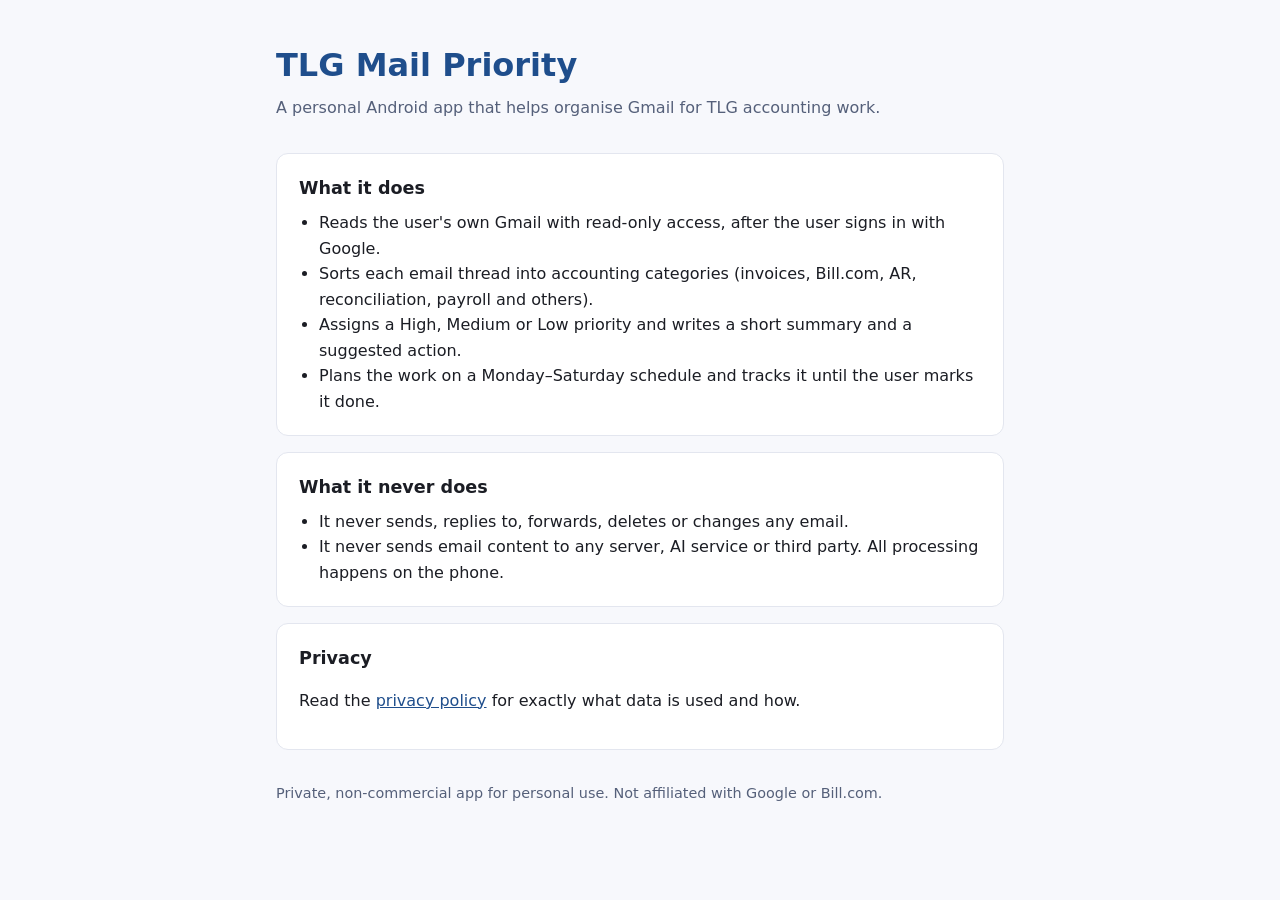
==== index.html @ 3aa1dffb "Homepage and privacy policy for TLG Mail Priority Co-Authored-By: Claude Opus 5.5 <noreply@anthropic" ====
<!doctype html>
<html lang="en">
<head>
<meta charset="utf-8">
<meta name="viewport" content="width=device-width, initial-scale=1">
<title>TLG Mail Priority</title>
<meta name="description" content="Personal Android app that prioritises Gmail for TLG accounting work.">
<style>
  :root { --bg:#f7f8fc; --fg:#1b1d24; --muted:#55607a; --accent:#1f4e8c; --card:#fff; --line:#e3e6ef; }
  @media (prefers-color-scheme: dark) { :root { --bg:#111318; --fg:#e6e8ef; --muted:#a3abbd; --accent:#a9c7ff; --card:#1a1c22; --line:#2b2f38; } }
  * { box-sizing:border-box; }
  body { margin:0; background:var(--bg); color:var(--fg); font:16px/1.6 system-ui,-apple-system,"Segoe UI",Roboto,sans-serif; }
  main { max-width:760px; margin:0 auto; padding:40px 16px 64px; }
  h1 { font-size:2rem; margin:0 0 4px; color:var(--accent); }
  .sub { color:var(--muted); margin:0 0 32px; }
  section { background:var(--card); border:1px solid var(--line); border-radius:12px; padding:20px 22px; margin-bottom:16px; }
  h2 { font-size:1.1rem; margin:0 0 8px; }
  ul { margin:0; padding-left:20px; }
  a { color:var(--accent); }
  footer { color:var(--muted); font-size:.9rem; margin-top:32px; }
</style>
</head>
<body>
<main>
  <h1>TLG Mail Priority</h1>
  <p class="sub">A personal Android app that helps organise Gmail for TLG accounting work.</p>

  <section>
    <h2>What it does</h2>
    <ul>
      <li>Reads the user's own Gmail with read-only access, after the user signs in with Google.</li>
      <li>Sorts each email thread into accounting categories (invoices, Bill.com, AR, reconciliation, payroll and others).</li>
      <li>Assigns a High, Medium or Low priority and writes a short summary and a suggested action.</li>
      <li>Plans the work on a Monday–Saturday schedule and tracks it until the user marks it done.</li>
    </ul>
  </section>

  <section>
    <h2>What it never does</h2>
    <ul>
      <li>It never sends, replies to, forwards, deletes or changes any email.</li>
      <li>It never sends email content to any server, AI service or third party. All processing happens on the phone.</li>
    </ul>
  </section>

  <section>
    <h2>Privacy</h2>
    <p>Read the <a href="privacy.html">privacy policy</a> for exactly what data is used and how.</p>
  </section>

  <footer>Private, non-commercial app for personal use. Not affiliated with Google or Bill.com.</footer>
</main>
</body>
</html>
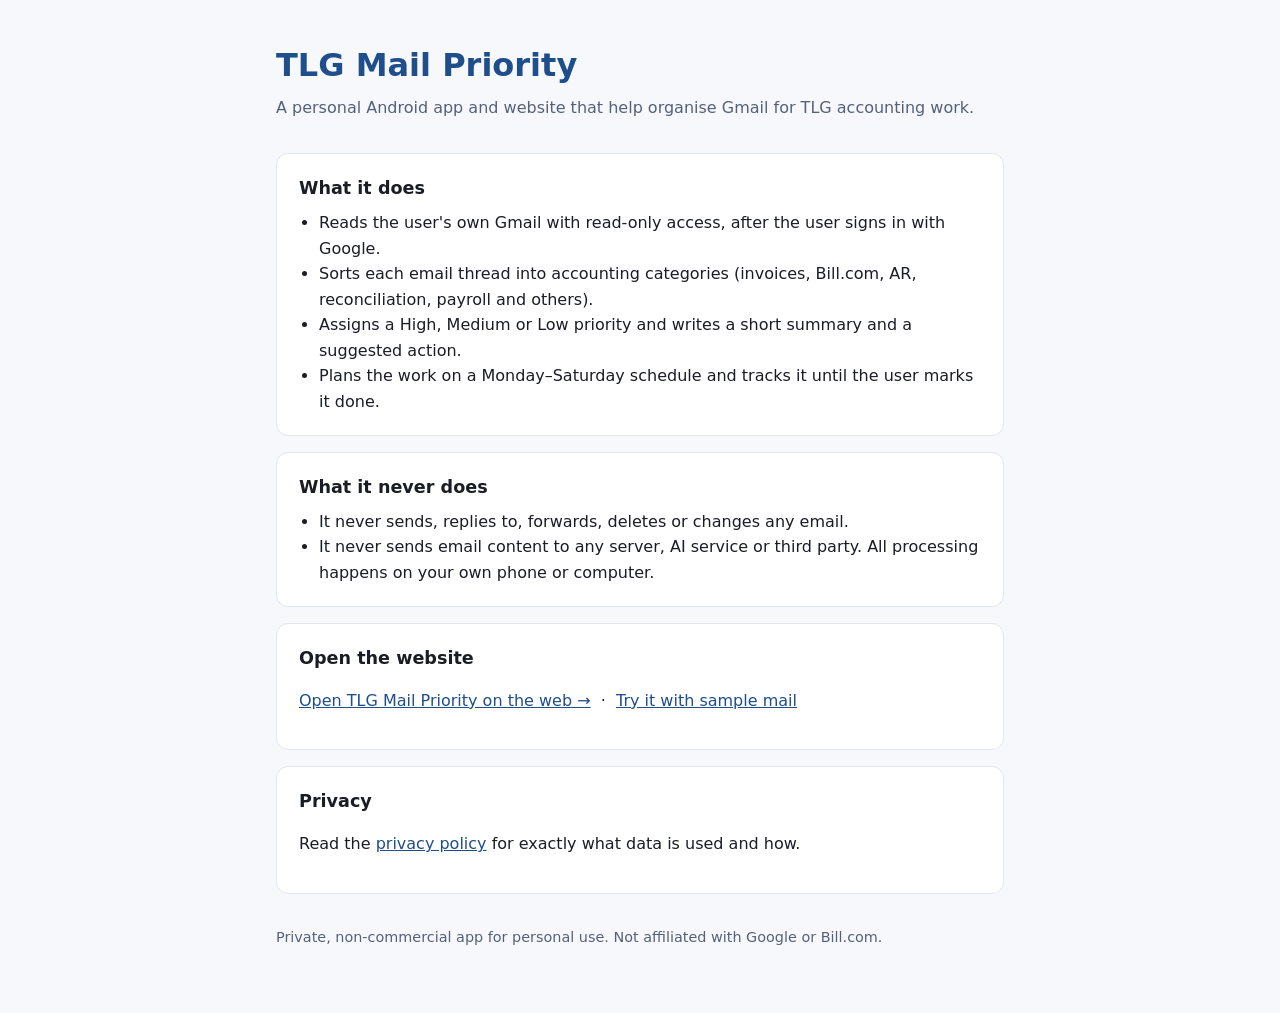
==== commit 69e7780e: "Add TLG Mail Priority web app and update privacy policy for Drive app-data sync Co-Authored-By: Clau" ====
--- a/index.html
+++ b/index.html
@@ -23,7 +23,7 @@
 <body>
 <main>
   <h1>TLG Mail Priority</h1>
-  <p class="sub">A personal Android app that helps organise Gmail for TLG accounting work.</p>
+  <p class="sub">A personal Android app and website that help organise Gmail for TLG accounting work.</p>
 
   <section>
     <h2>What it does</h2>
@@ -39,8 +39,13 @@
     <h2>What it never does</h2>
     <ul>
       <li>It never sends, replies to, forwards, deletes or changes any email.</li>
-      <li>It never sends email content to any server, AI service or third party. All processing happens on the phone.</li>
+      <li>It never sends email content to any server, AI service or third party. All processing happens on your own phone or computer.</li>
     </ul>
+  </section>
+
+  <section>
+    <h2>Open the website</h2>
+    <p><a href="app/">Open TLG Mail Priority on the web →</a> &nbsp;·&nbsp; <a href="app/?demo">Try it with sample mail</a></p>
   </section>
 
   <section>
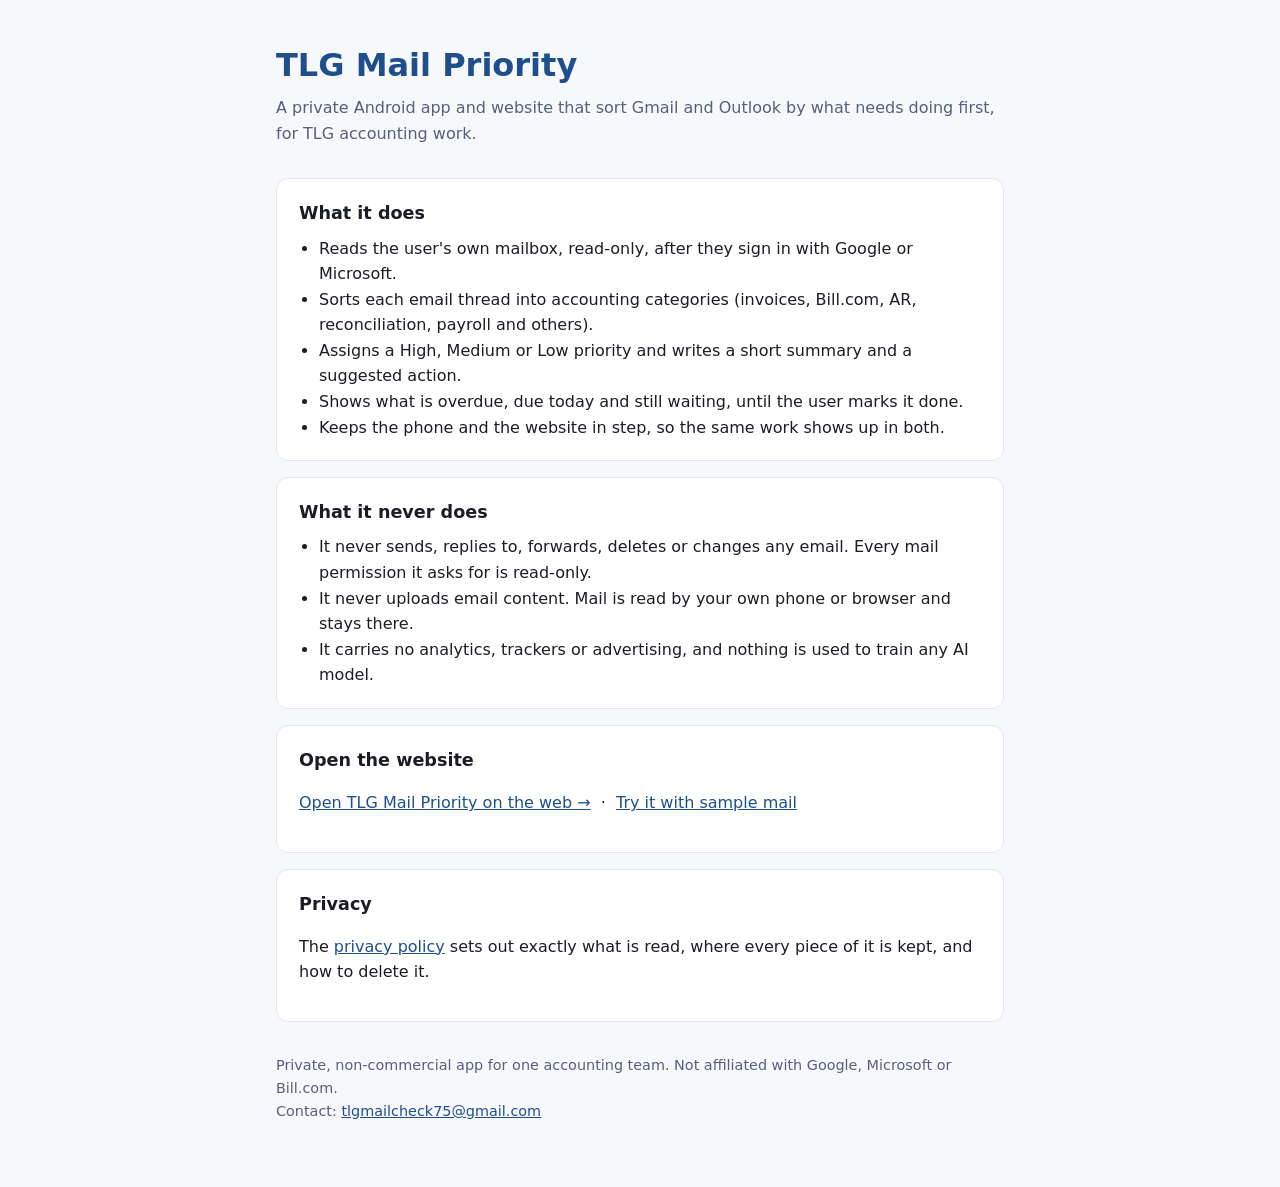
==== commit 7e39b145: "Cover both the app and the website, and drop three claims that stopped being true The policy still d" ====
--- a/index.html
+++ b/index.html
@@ -4,7 +4,7 @@
 <meta charset="utf-8">
 <meta name="viewport" content="width=device-width, initial-scale=1">
 <title>TLG Mail Priority</title>
-<meta name="description" content="Personal Android app that prioritises Gmail for TLG accounting work.">
+<meta name="description" content="Private Android app and website that sort Gmail and Outlook by priority for TLG accounting work.">
 <style>
   :root { --bg:#f7f8fc; --fg:#1b1d24; --muted:#55607a; --accent:#1f4e8c; --card:#fff; --line:#e3e6ef; }
   @media (prefers-color-scheme: dark) { :root { --bg:#111318; --fg:#e6e8ef; --muted:#a3abbd; --accent:#a9c7ff; --card:#1a1c22; --line:#2b2f38; } }
@@ -23,23 +23,25 @@
 <body>
 <main>
   <h1>TLG Mail Priority</h1>
-  <p class="sub">A personal Android app and website that help organise Gmail for TLG accounting work.</p>
+  <p class="sub">A private Android app and website that sort Gmail and Outlook by what needs doing first, for TLG accounting work.</p>
 
   <section>
     <h2>What it does</h2>
     <ul>
-      <li>Reads the user's own Gmail with read-only access, after the user signs in with Google.</li>
+      <li>Reads the user's own mailbox, read-only, after they sign in with Google or Microsoft.</li>
       <li>Sorts each email thread into accounting categories (invoices, Bill.com, AR, reconciliation, payroll and others).</li>
       <li>Assigns a High, Medium or Low priority and writes a short summary and a suggested action.</li>
-      <li>Plans the work on a Monday–Saturday schedule and tracks it until the user marks it done.</li>
+      <li>Shows what is overdue, due today and still waiting, until the user marks it done.</li>
+      <li>Keeps the phone and the website in step, so the same work shows up in both.</li>
     </ul>
   </section>
 
   <section>
     <h2>What it never does</h2>
     <ul>
-      <li>It never sends, replies to, forwards, deletes or changes any email.</li>
-      <li>It never sends email content to any server, AI service or third party. All processing happens on your own phone or computer.</li>
+      <li>It never sends, replies to, forwards, deletes or changes any email. Every mail permission it asks for is read-only.</li>
+      <li>It never uploads email content. Mail is read by your own phone or browser and stays there.</li>
+      <li>It carries no analytics, trackers or advertising, and nothing is used to train any AI model.</li>
     </ul>
   </section>
 
@@ -50,10 +52,14 @@
 
   <section>
     <h2>Privacy</h2>
-    <p>Read the <a href="privacy.html">privacy policy</a> for exactly what data is used and how.</p>
+    <p>The <a href="privacy.html">privacy policy</a> sets out exactly what is read, where every piece
+       of it is kept, and how to delete it.</p>
   </section>
 
-  <footer>Private, non-commercial app for personal use. Not affiliated with Google or Bill.com.</footer>
+  <footer>
+    Private, non-commercial app for one accounting team. Not affiliated with Google, Microsoft or Bill.com.<br>
+    Contact: <a href="mailto:tlgmailcheck75@gmail.com">tlgmailcheck75@gmail.com</a>
+  </footer>
 </main>
 </body>
 </html>
